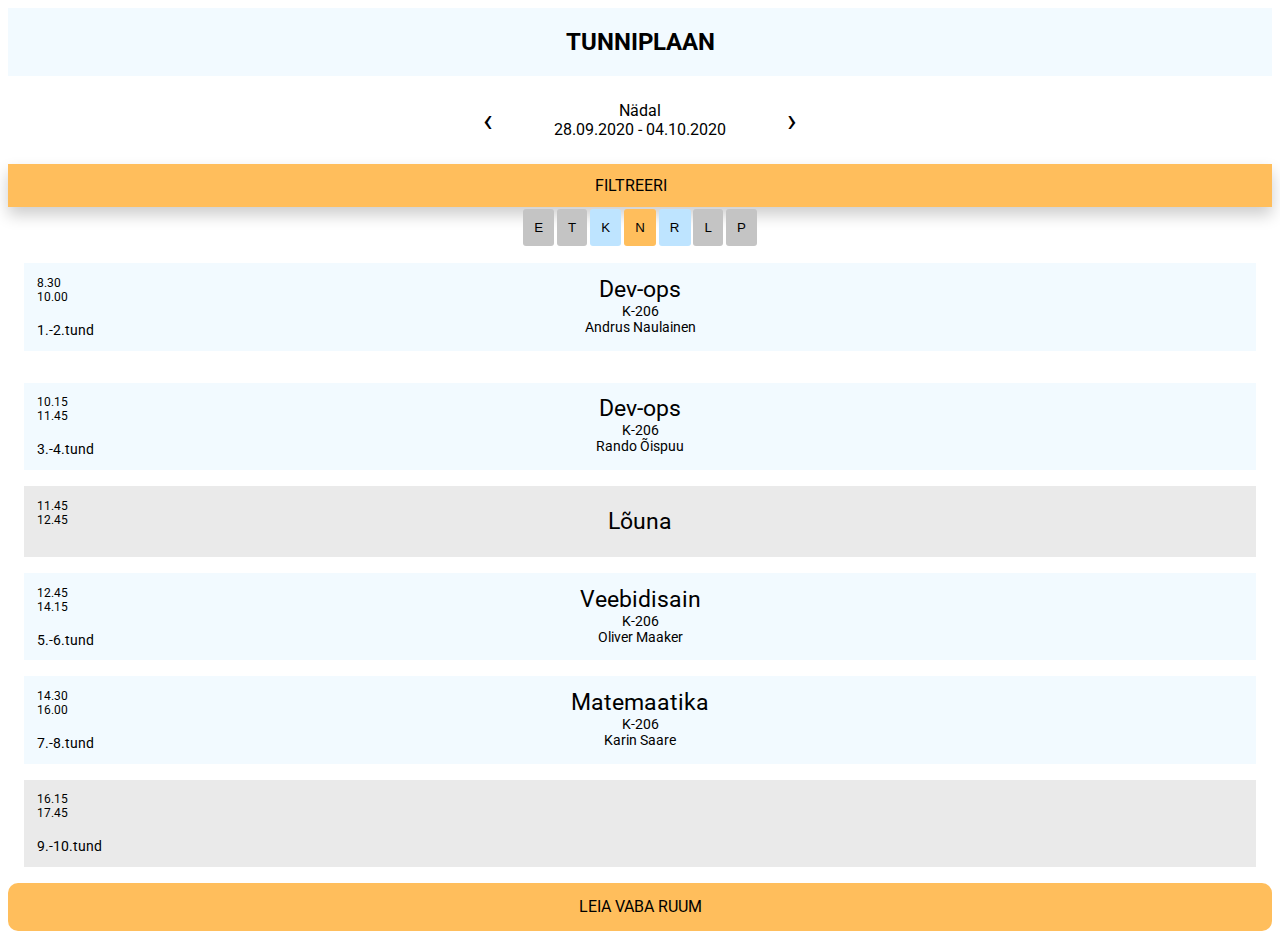
==== index.html @ 8ae7f3b3 "Merge branch 'master'" ====
<!DOCTYPE html>
<html lang="en">
<link href="https://fonts.googleapis.com/css2?family=Roboto&display=swap" rel="stylesheet">

<head>
    <meta charset="UTF-8">
    <meta name="viewport" content="width=device-width, initial-scale=1.0">
    <title>Document</title>
    <link rel="stylesheet" href="style.css">
</head>

<body>
    <div class="tunniplaan">
        <H2>TUNNIPLAAN</H2>
    </div>
    <div class="week">
        <span class="chevron">‹</span>
        <span>Nädal<br>28.09.2020 - 04.10.2020</span>
        <span class="chevron">›</span>
    </div>
    <a href="filter.html" style="text-decoration:none; color: black;">
        <div class="filter">FILTREERI <img style="width: 0.50cm; height: 0.35cm; transform: scaleY(-1);"
                src="https://www.pinclipart.com/picdir/big/84-848449_png-file-icon-arrow-up-svg-clipart.png"> </div>
    </a>
    <div class="container">
        <div class="days">
            <button class="monday">E</button>
            <button class="tuesday">T</button>
            <button onclick="location.href='index2.html'" class="wednesday">K</button> 
            <button class="thursday">N</button>
            <button class="friday">R</button>
            <button class="saturday">L</button>
            <button class="sunday">P</button>

        </div>
        <div class="tund">
            <div class="leftside">
                <span class="aeg">8.30 <br> 10.00</span>
                <br>
                <span class="tunninr">1.-2.tund</span>
            </div>
            <div class="rightside">
                <span class="pealkiri">Dev-ops</span>
                <span class="ruum">K-206</span>
                <span class="op">Andrus Naulainen</span>
            </div>
            <div class="side">
            </div>
        </div>
    </div>
    <div class="tund">
        <div class="leftside">
            <span class="aeg">10.15<br>11.45</span>
            <br>
            <span class="tunninr">3.-4.tund</span>
        </div>
        <div class="rightside">
            <span class="pealkiri">Dev-ops</span>
            <span class="ruum">K-206</span>
            <span class="op">Rando Õispuu</span>
        </div>
        <div class="side">
        </div>
    </div>
    </div>
    <div class="lunch">
        <div class="leftside">
            <span class="aeg">11.45<br> 12.45</span>
            <br>
            <span class="tunninr"></span>
        </div>
        <div class="rightside">
            <span class="pealkiri">Lõuna</span>
        </div>
        <div class="side">
        </div>
    </div>
    </div>
    <div class="tund">
        <div class="leftside">
            <span class="aeg">12.45<br>14.15</span>
            <br>
            <span class="tunninr">5.-6.tund</span>
        </div>
        <div class="rightside">
            <span class="pealkiri">Veebidisain</span>
            <span class="ruum">K-206</span>
            <span class="op">Oliver Maaker</span>
        </div>
        <div class="side">
        </div>
    </div>
    </div>
    <div class="tund">
        <div class="leftside">
            <span class="aeg">14.30<br>16.00</span>
            <br>
            <span class="tunninr">7.-8.tund</span>
        </div>
        <div class="rightside">
            <span class="pealkiri">Matemaatika</span>
            <span class="ruum">K-206</span>
            <span class="op">Karin Saare</span>
        </div>
        <div class="side">
        </div>
    </div>
    </div>
    <div class="vabatund">
        <div class="leftside">
            <span class="aeg">16.15<br>17.45</span>
            <br>
            <span class="tunninr">9.-10.tund</span>
        </div>
        <div class="rightside">
            <span class="pealkiri"></span>
            <span class="ruum"></span>
            <span class="op"></span>
        </div>
        <div class="side">
        </div>
    </div>
    </div>

    <a class="freeroom">LEIA VABA RUUM</a>
    </div>
</body>

</html>
---- style.css ----
.container{
display: flex;
flex: 1;
flex-direction: column;
padding: auto;
}
.tund{
    display: flex;
    justify-content: space-between;
    background-color: rgba(190, 228, 255, 0.2);
    margin: 1rem;
    padding: 1%;
}
.leftside{
    display: flex;
    flex-direction: column;
    width: 33%;
}
.leftside span{
    font-family: Roboto;
    font-style: normal;
    font-weight: normal;
}
.rightside{
    display: flex;
    flex-direction: column;
    text-align: center;
}
.rightside span{
    font-family: Roboto;
    font-style: normal;
    font-weight: normal;
    text-align: center;
}
.side{
    width: 33%;
}
.pealkiri{
    font-size: 23px;
    line-height: 27px;
}
.tunninr{
    font-size: 14px;
    line-height: 16px;
}
.aeg{
    font-size: 12px;
    line-height: 14px;
}
.ruum{
    font-size: 14px;
    line-height: 16px;
}
.op{
    font-size: 14px;
    line-height: 16px;
}

.days{
    display: flex;
    flex: 1;
    justify-content: space-between;
    margin: auto;
}
.monday{
    display: flex;
    flex: 1;
    border-style:solid;
    border-color: #C6C6C6;
    padding:0.7rem;
    border-radius:3px;
    border-width: 0;
    justify-content: center;
    align-content: center;
    background-color: #C4C4C4;
    margin: 0.1em;
}
.tuesday{
    display: flex;
    flex: 1;
    border-style:solid;
    border-color: #C6C6C6;
    padding:0.7rem;
    border-radius:3px;
    border-width: 0;
    justify-content: center;
    align-content: center;
    background-color: #C4C4C4;
    margin: 0.1em;
}
.wednesday{
    display: flex;
    flex: 1;
    border-style:solid;
    border-color: #C6C6C6;
    padding:0.7rem;
    border-radius:3px;
    border-width: 0;
    background-color: #BEE4FF;
    justify-content: center;
    align-content: center;
    margin: 0.1em;
}
.thursday{
    display: flex;
    flex: 1;
    border-style:solid;
    border-color: #FFBE5C;
    padding:0.7rem;
    border-radius:3px;
    border-width: 0;
    background-color: #FFBE5C;
    justify-content: center;
    align-content: center;
    margin: 0.1em;
}
.friday{
    display: flex;
    flex: 1;
    border-style:solid;
    border-color: #C6C6C6;
    padding:0.7rem;
    border-radius:3px;
    border-width: 0;
    background-color: #BEE4FF;
    justify-content: center;
    align-content: center;
    margin: 0.1em;
}
.saturday{
    display: flex;
    flex: 1;
    border-style:solid;
    border-color: #C6C6C6;
    padding:0.7rem;
    border-radius:3px;
    border-width: 0;
    justify-content: center;
    align-content: center;
    background-color: #C4C4C4;
    margin: 0.1em;
}
.sunday{
    display: flex;
    flex: 1;
    border-style:solid;
    border-color: #C6C6C6;
    padding:0.7rem;
    border-radius:3px;
    border-width: 0;
    justify-content: center;
    align-content: center;
    background-color: #C4C4C4;
    margin: 0.1em;
}
.filter{
    display: flex;
   flex: 1;
    text-align-last: center;
    font-family: 'Roboto', sans-serif;
   justify-content: center;
    background-color: #FFBE5C;
    min-width: 160px;
    box-shadow: 0px 8px 16px 0px rgba(0,0,0,0.2);
    padding: 12px 16px;
    z-index: 1;
}
.tunniplaan{
    display: flex;
    flex: 1;
    justify-content: center;
    background: rgba(190, 228, 255, 0.2);
    font-family: 'Roboto', sans-serif;
}
.freeroom{
    display: flex;
    flex: 1;
    background: #FFBE5C;
    font-family: 'Roboto', sans-serif;
    align-items: center;
    justify-content: center;
    height: 3em;
    border-radius: 10px;
    margin: auto;
}
.lunch{
    display: flex;
    justify-content: space-between;
    background-color: rgba(194, 194, 194, 0.35);
    margin: 1rem;
    align-items: center;
    padding: 1%;
}
.week {
    display: flex;
    align-content: center;
    justify-content: center;
    font-family: 'Roboto', sans-serif;
    text-align: center;
    margin: 2%;
}
.vabatund{
    display: flex;
    justify-content: space-between;
    background-color: rgba(194, 194, 194, 0.35);
    margin: 1rem;
    padding: 1%;
}
.chevron{
    font-family: 'Roboto', sans-serif;
    font-size: 2em;
    margin-left: 5%;
    margin-right: 5%;

}
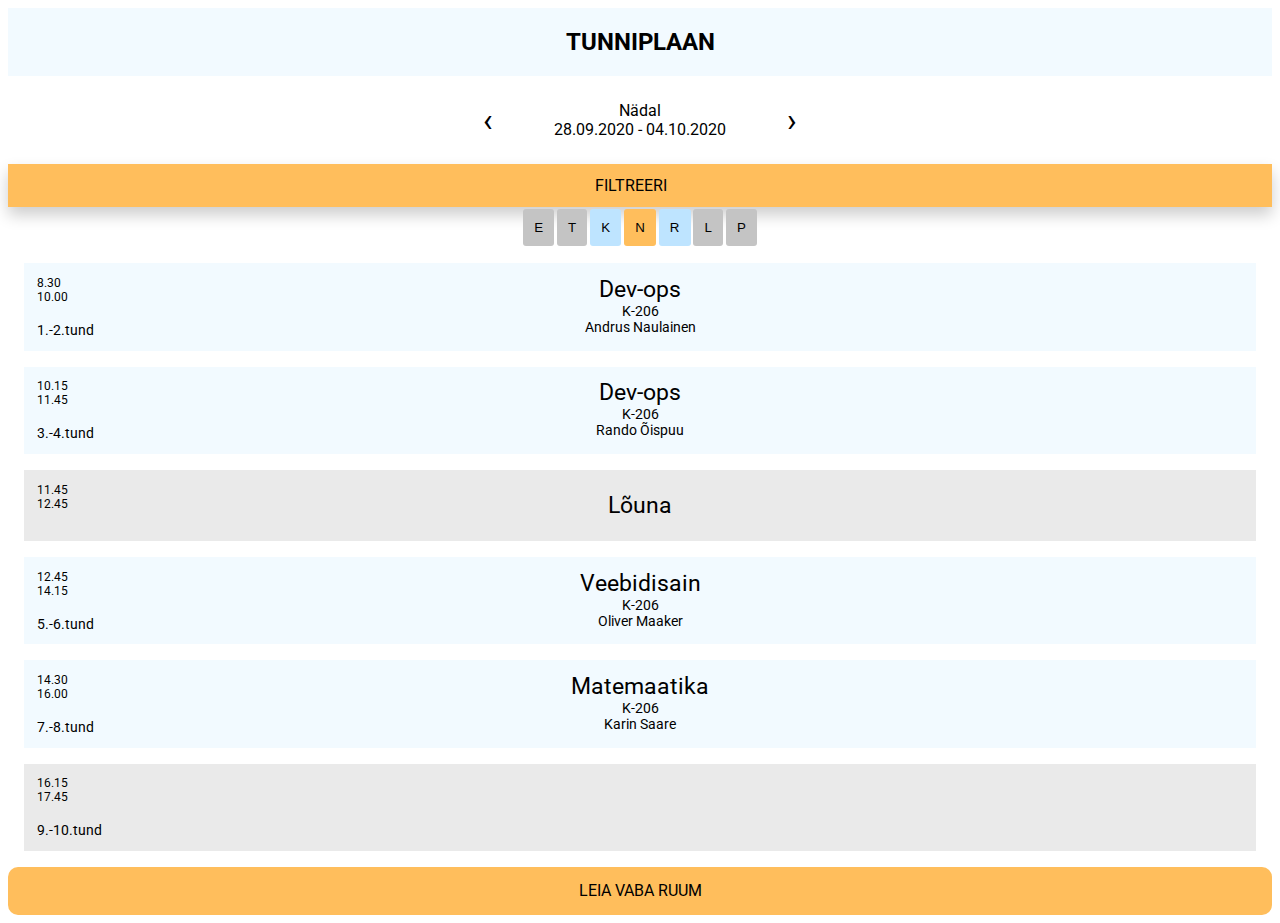
==== commit 7083fb2c: "muudatused" ====
--- a/index.html
+++ b/index.html
@@ -31,7 +31,7 @@
             <button class="friday">R</button>
             <button class="saturday">L</button>
             <button class="sunday">P</button>
-
+        </div>
         </div>
         <div class="tund">
             <div class="leftside">
@@ -46,7 +46,6 @@
             </div>
             <div class="side">
             </div>
-        </div>
     </div>
     <div class="tund">
         <div class="leftside">
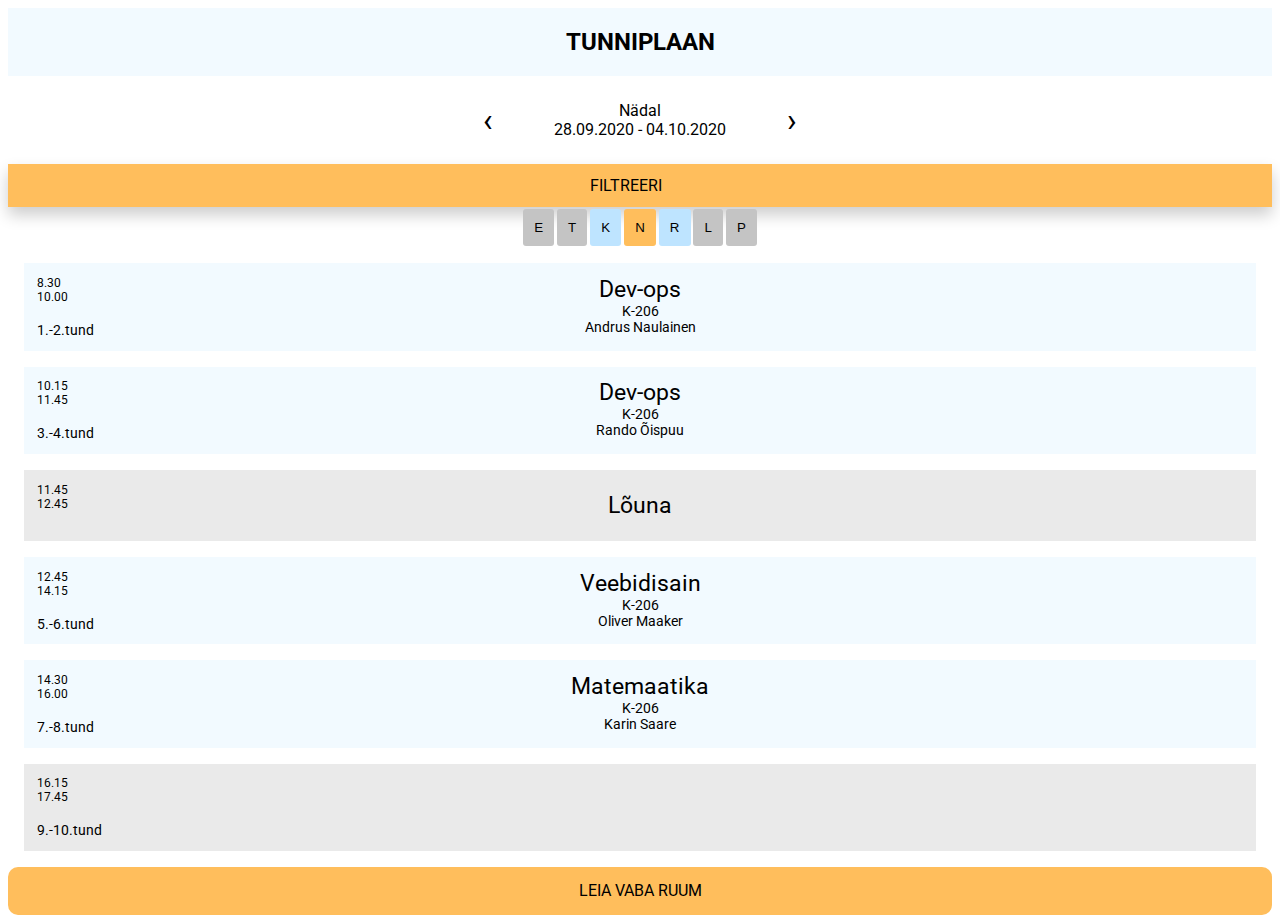
==== commit d40c3b61: "filtreeri ilusamalt" ====
--- a/index.html
+++ b/index.html
@@ -19,8 +19,7 @@
         <span class="chevron">›</span>
     </div>
     <a href="filter.html" style="text-decoration:none; color: black;">
-        <div class="filter">FILTREERI <img style="width: 0.50cm; height: 0.35cm; transform: scaleY(-1);"
-                src="https://www.pinclipart.com/picdir/big/84-848449_png-file-icon-arrow-up-svg-clipart.png"> </div>
+        <div class="filter">FILTREERI <img class="filterimg" src="https://www.pinclipart.com/picdir/big/84-848449_png-file-icon-arrow-up-svg-clipart.png"> </div>
     </a>
     <div class="container">
         <div class="days">
@@ -28,8 +27,8 @@
             <button class="tuesday">T</button>
             <button onclick="location.href='index2.html'" class="wednesday">K</button> 
             <button class="thursday">N</button>
-            <button class="friday">R</button>
-            <button class="saturday">L</button>
+            <button onclick="location.href='index4.html'" class="friday">R</button>
+            <button onclick="location.href='index3.html'" class="saturday">L</button>
             <button class="sunday">P</button>
         </div>
         </div>
--- a/style.css
+++ b/style.css
@@ -213,3 +213,10 @@
     margin-right: 5%;
 
 }
+.filterimg {
+    transform: scaleY(-1);
+    width: 1.25rem;
+    height: 0.75rem;
+    margin-left: 0.5rem;
+    margin-top: 0.15rem;
+}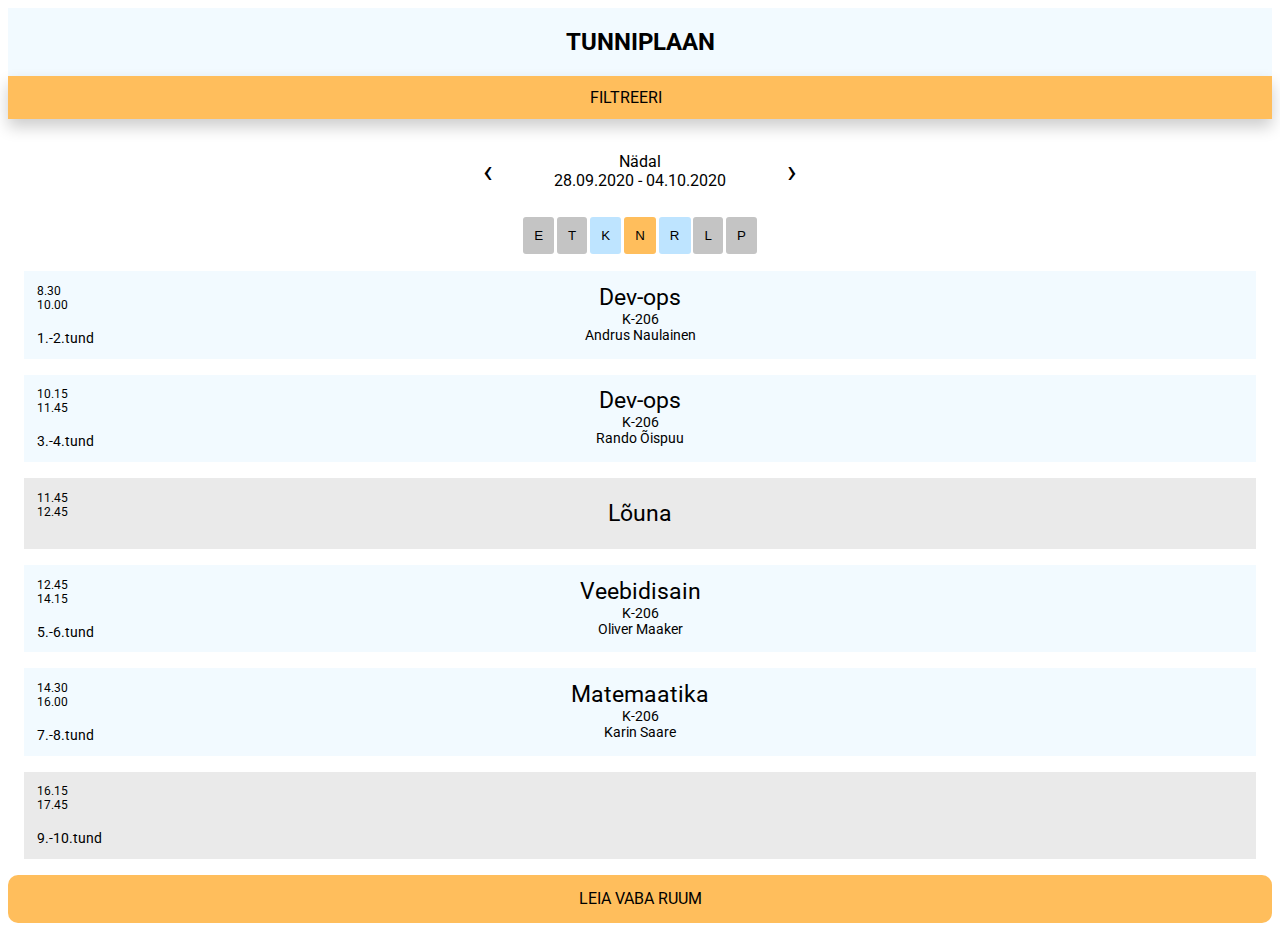
==== commit ac5db6ba: "nädal ja nädal" ====
--- a/index.html
+++ b/index.html
@@ -13,14 +13,15 @@
     <div class="tunniplaan">
         <H2>TUNNIPLAAN</H2>
     </div>
-    <div class="week">
+  
+    <a href="filter.html" style="text-decoration:none; color: black;">
+        <div class="filter">FILTREERI <img class="filterimg" src="https://www.pinclipart.com/picdir/big/84-848449_png-file-icon-arrow-up-svg-clipart.png"> </div>
+    </a>
+      <div class="week">
         <span class="chevron">‹</span>
         <span>Nädal<br>28.09.2020 - 04.10.2020</span>
         <span class="chevron">›</span>
     </div>
-    <a href="filter.html" style="text-decoration:none; color: black;">
-        <div class="filter">FILTREERI <img class="filterimg" src="https://www.pinclipart.com/picdir/big/84-848449_png-file-icon-arrow-up-svg-clipart.png"> </div>
-    </a>
     <div class="container">
         <div class="days">
             <button class="monday">E</button>
--- a/style.css
+++ b/style.css
@@ -1,8 +1,11 @@
+
+
 .container{
 display: flex;
 flex: 1;
 flex-direction: column;
 padding: auto;
+
 }
 .tund{
     display: flex;
@@ -164,6 +167,7 @@
     box-shadow: 0px 8px 16px 0px rgba(0,0,0,0.2);
     padding: 12px 16px;
     z-index: 1;
+    
 }
 .tunniplaan{
     display: flex;
@@ -198,6 +202,7 @@
     font-family: 'Roboto', sans-serif;
     text-align: center;
     margin: 2%;
+    padding-top: 0.5rem;
 }
 .vabatund{
     display: flex;
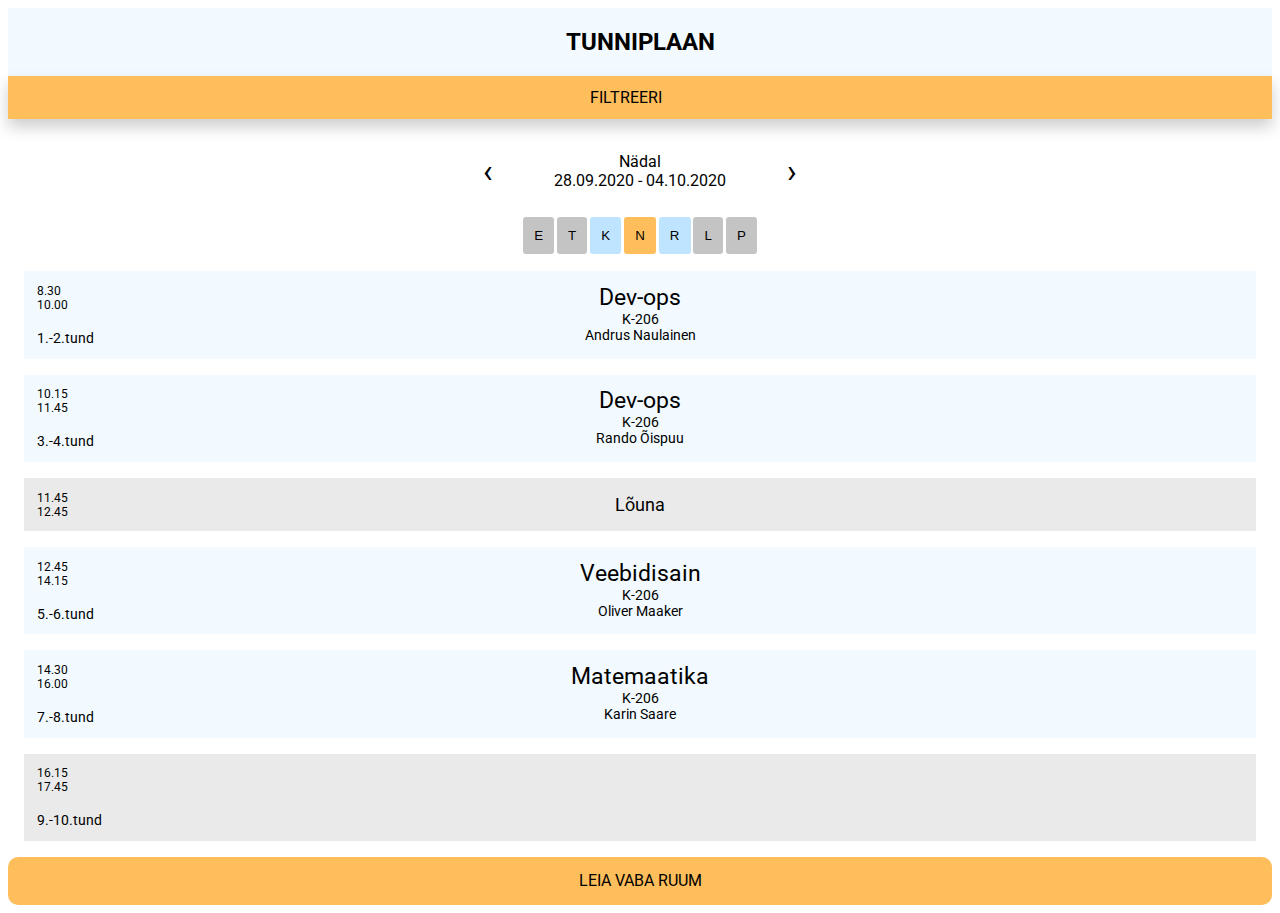
==== commit ac0ae9d4: "lõuna väiksemaks" ====
--- a/index.html
+++ b/index.html
@@ -5,7 +5,7 @@
 <head>
     <meta charset="UTF-8">
     <meta name="viewport" content="width=device-width, initial-scale=1.0">
-    <title>Document</title>
+    <title>Tunniplaan - N 01.10.2020</title>
     <link rel="stylesheet" href="style.css">
 </head>
 
@@ -65,11 +65,9 @@
     <div class="lunch">
         <div class="leftside">
             <span class="aeg">11.45<br> 12.45</span>
-            <br>
-            <span class="tunninr"></span>
         </div>
         <div class="rightside">
-            <span class="pealkiri">Lõuna</span>
+            <span class="lounapealkiri">Lõuna</span>
         </div>
         <div class="side">
         </div>
--- a/style.css
+++ b/style.css
@@ -28,15 +28,20 @@
     display: flex;
     flex-direction: column;
     text-align: center;
+    flex-grow: 1;
+    flex-basis: auto;
+    white-space: nowrap;
 }
 .rightside span{
     font-family: Roboto;
     font-style: normal;
     font-weight: normal;
     text-align: center;
+    
 }
 .side{
-    width: 33%;
+    flex-basis: 33%;
+    flex-shrink: 1;
 }
 .pealkiri{
     font-size: 23px;
@@ -224,4 +229,8 @@
     height: 0.75rem;
     margin-left: 0.5rem;
     margin-top: 0.15rem;
+}
+.lounapealkiri{
+    font-size: 18px;
+    line-height: 27px;
 }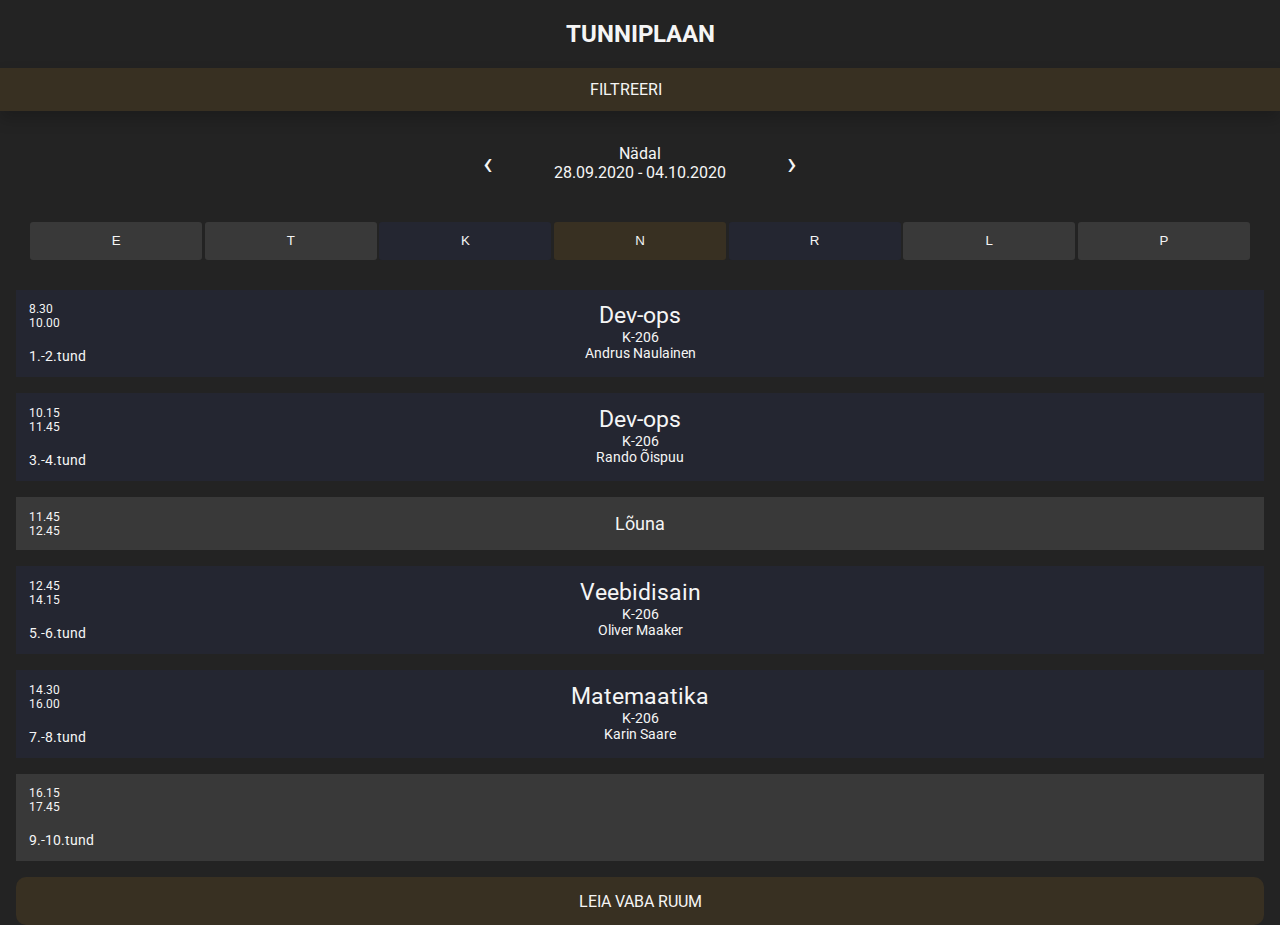
==== commit 02edbffe: "dark!" ====
--- a/index.html
+++ b/index.html
@@ -13,11 +13,12 @@
     <div class="tunniplaan">
         <H2>TUNNIPLAAN</H2>
     </div>
-  
+
     <a href="filter.html" style="text-decoration:none; color: black;">
-        <div class="filter">FILTREERI <img class="filterimg" src="https://www.pinclipart.com/picdir/big/84-848449_png-file-icon-arrow-up-svg-clipart.png"> </div>
+        <div class="filter">FILTREERI <img class="filterimg"
+                src="https://www.pinclipart.com/picdir/big/84-848449_png-file-icon-arrow-up-svg-clipart.png"> </div>
     </a>
-      <div class="week">
+    <div class="week">
         <span class="chevron">‹</span>
         <span>Nädal<br>28.09.2020 - 04.10.2020</span>
         <span class="chevron">›</span>
@@ -26,26 +27,26 @@
         <div class="days">
             <button class="monday">E</button>
             <button class="tuesday">T</button>
-            <button onclick="location.href='index2.html'" class="wednesday">K</button> 
+            <button onclick="location.href='index2.html'" class="wednesday">K</button>
             <button class="thursday">N</button>
             <button onclick="location.href='index4.html'" class="friday">R</button>
             <button onclick="location.href='index3.html'" class="saturday">L</button>
             <button class="sunday">P</button>
         </div>
+    </div>
+    <div class="tund">
+        <div class="leftside">
+            <span class="aeg">8.30 <br> 10.00</span>
+            <br>
+            <span class="tunninr">1.-2.tund</span>
         </div>
-        <div class="tund">
-            <div class="leftside">
-                <span class="aeg">8.30 <br> 10.00</span>
-                <br>
-                <span class="tunninr">1.-2.tund</span>
-            </div>
-            <div class="rightside">
-                <span class="pealkiri">Dev-ops</span>
-                <span class="ruum">K-206</span>
-                <span class="op">Andrus Naulainen</span>
-            </div>
-            <div class="side">
-            </div>
+        <div class="rightside">
+            <span class="pealkiri">Dev-ops</span>
+            <span class="ruum">K-206</span>
+            <span class="op">Andrus Naulainen</span>
+        </div>
+        <div class="side">
+        </div>
     </div>
     <div class="tund">
         <div class="leftside">
--- a/style.css
+++ b/style.css
@@ -1,16 +1,18 @@
-
+body{
+    margin:0;
+    background-color: #232323;
+}
 
 .container{
 display: flex;
 flex: 1;
-flex-direction: column;
-padding: auto;
+justify-content: space-between;
 
 }
 .tund{
     display: flex;
     justify-content: space-between;
-    background-color: rgba(190, 228, 255, 0.2);
+    background-color: #242631;
     margin: 1rem;
     padding: 1%;
 }
@@ -18,11 +20,13 @@
     display: flex;
     flex-direction: column;
     width: 33%;
+    color: whitesmoke;
 }
 .leftside span{
     font-family: Roboto;
     font-style: normal;
     font-weight: normal;
+    color: whitesmoke;
 }
 .rightside{
     display: flex;
@@ -31,13 +35,15 @@
     flex-grow: 1;
     flex-basis: auto;
     white-space: nowrap;
+    color: whitesmoke;
 }
 .rightside span{
     font-family: Roboto;
     font-style: normal;
     font-weight: normal;
     text-align: center;
-    
+    color: whitesmoke;
+
 }
 .side{
     flex-basis: 33%;
@@ -46,14 +52,17 @@
 .pealkiri{
     font-size: 23px;
     line-height: 27px;
+    color: whitesmoke;
 }
 .tunninr{
     font-size: 14px;
     line-height: 16px;
+    color: whitesmoke;
 }
 .aeg{
     font-size: 12px;
     line-height: 14px;
+    color: whitesmoke;
 }
 .ruum{
     font-size: 14px;
@@ -68,8 +77,15 @@
     display: flex;
     flex: 1;
     justify-content: space-between;
-    margin: auto;
-}
+    margin-left: 1rem;
+    margin-right: 1rem;
+    padding: 1%;
+    color: whitesmoke;
+}
+.days button:not-last{
+    margin-right: 1vw;
+}
+
 .monday{
     display: flex;
     flex: 1;
@@ -80,8 +96,9 @@
     border-width: 0;
     justify-content: center;
     align-content: center;
-    background-color: #C4C4C4;
-    margin: 0.1em;
+    background-color: #393939;
+    margin: 0.1em;
+    color: whitesmoke;
 }
 .tuesday{
     display: flex;
@@ -93,8 +110,9 @@
     border-width: 0;
     justify-content: center;
     align-content: center;
-    background-color: #C4C4C4;
-    margin: 0.1em;
+    background-color: #393939;
+    margin: 0.1em;
+    color: whitesmoke;
 }
 .wednesday{
     display: flex;
@@ -104,10 +122,11 @@
     padding:0.7rem;
     border-radius:3px;
     border-width: 0;
-    background-color: #BEE4FF;
-    justify-content: center;
-    align-content: center;
-    margin: 0.1em;
+    background-color: #242631;
+    justify-content: center;
+    align-content: center;
+    margin: 0.1em;
+    color: whitesmoke;
 }
 .thursday{
     display: flex;
@@ -117,10 +136,11 @@
     padding:0.7rem;
     border-radius:3px;
     border-width: 0;
-    background-color: #FFBE5C;
-    justify-content: center;
-    align-content: center;
-    margin: 0.1em;
+    background-color: #383022;
+    justify-content: center;
+    align-content: center;
+    margin: 0.1em;
+    color: whitesmoke;
 }
 .friday{
     display: flex;
@@ -130,10 +150,11 @@
     padding:0.7rem;
     border-radius:3px;
     border-width: 0;
-    background-color: #BEE4FF;
-    justify-content: center;
-    align-content: center;
-    margin: 0.1em;
+    background-color: #242631;
+    justify-content: center;
+    align-content: center;
+    margin: 0.1em;
+    color: whitesmoke;
 }
 .saturday{
     display: flex;
@@ -145,8 +166,9 @@
     border-width: 0;
     justify-content: center;
     align-content: center;
-    background-color: #C4C4C4;
-    margin: 0.1em;
+    background-color: #393939;
+    margin: 0.1em;
+    color: whitesmoke;
 }
 .sunday{
     display: flex;
@@ -158,8 +180,9 @@
     border-width: 0;
     justify-content: center;
     align-content: center;
-    background-color: #C4C4C4;
-    margin: 0.1em;
+    background-color: #393939;
+    margin: 0.1em;
+    color: whitesmoke;
 }
 .filter{
     display: flex;
@@ -167,35 +190,37 @@
     text-align-last: center;
     font-family: 'Roboto', sans-serif;
    justify-content: center;
-    background-color: #FFBE5C;
+    background-color: #383022;
     min-width: 160px;
     box-shadow: 0px 8px 16px 0px rgba(0,0,0,0.2);
     padding: 12px 16px;
     z-index: 1;
-    
+    color: whitesmoke;
 }
 .tunniplaan{
     display: flex;
     flex: 1;
     justify-content: center;
-    background: rgba(190, 228, 255, 0.2);
-    font-family: 'Roboto', sans-serif;
+    font-family: 'Roboto', sans-serif;
+    color: whitesmoke;
 }
 .freeroom{
     display: flex;
     flex: 1;
-    background: #FFBE5C;
+    background: #383022;
     font-family: 'Roboto', sans-serif;
     align-items: center;
     justify-content: center;
     height: 3em;
     border-radius: 10px;
-    margin: auto;
+    margin-left: 1rem;
+    margin-right: 1rem;
+    color: whitesmoke;
 }
 .lunch{
     display: flex;
     justify-content: space-between;
-    background-color: rgba(194, 194, 194, 0.35);
+    background-color: #393939;
     margin: 1rem;
     align-items: center;
     padding: 1%;
@@ -208,11 +233,12 @@
     text-align: center;
     margin: 2%;
     padding-top: 0.5rem;
+    color: whitesmoke;
 }
 .vabatund{
     display: flex;
     justify-content: space-between;
-    background-color: rgba(194, 194, 194, 0.35);
+    background-color: #393939;
     margin: 1rem;
     padding: 1%;
 }
@@ -221,7 +247,6 @@
     font-size: 2em;
     margin-left: 5%;
     margin-right: 5%;
-
 }
 .filterimg {
     transform: scaleY(-1);
@@ -233,4 +258,4 @@
 .lounapealkiri{
     font-size: 18px;
     line-height: 27px;
-}+}
